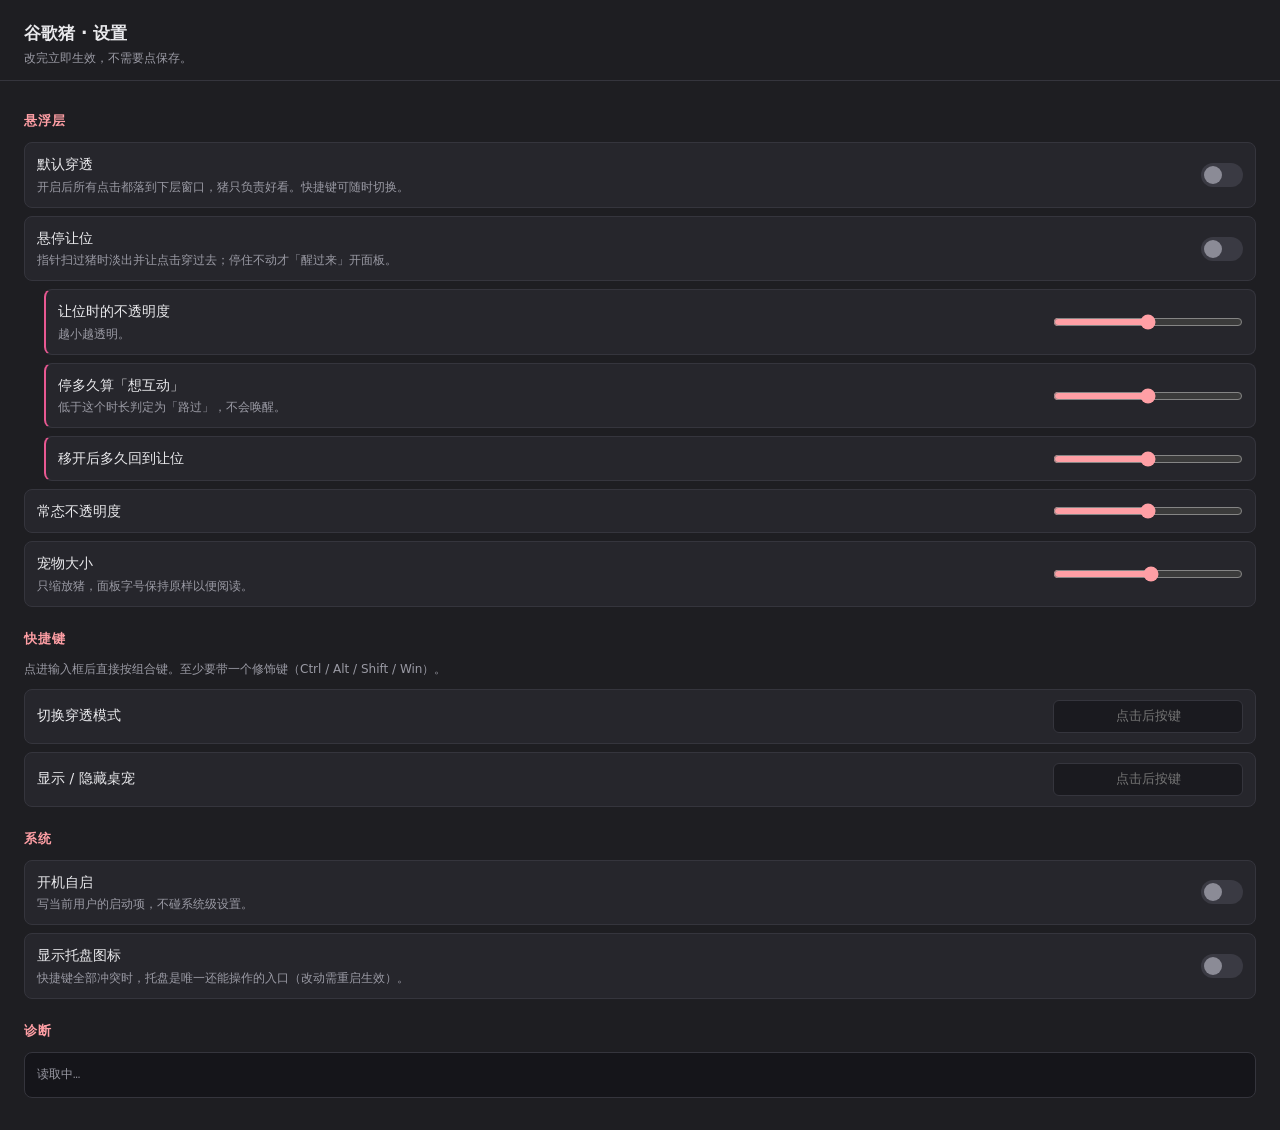
==== app/src/settings.html @ 8ec5262a "feat: 谷歌猪桌宠（Tauri 2）—— 骨架 / 穿透 / 悬停让位 / 设置 / 皮肤 从 CLICGGER-TYPES/dsh-piggy 提取全部功能点后，按决策表 D1–D17 重做： " ====
<!doctype html>
<html lang="zh-CN">
<head>
  <meta charset="utf-8">
  <meta name="viewport" content="width=device-width, initial-scale=1">
  <title>谷歌猪 · 设置</title>
  <link rel="stylesheet" href="settings.css">
</head>
<body>
  <header class="head">
    <h1>谷歌猪 · 设置</h1>
    <p class="sub">改完立即生效，不需要点保存。</p>
  </header>

  <main>
    <!-- ── 悬浮层 ───────────────────────────────────────────── -->
    <section>
      <h2>悬浮层</h2>

      <div class="row">
        <label for="clickThrough">
          <b>默认穿透</b>
          <span>开启后所有点击都落到下层窗口，猪只负责好看。快捷键可随时切换。</span>
        </label>
        <input type="checkbox" id="clickThrough" data-path="overlay.clickThrough">
      </div>

      <div class="row">
        <label for="hoverThrough">
          <b>悬停让位</b>
          <span>指针扫过猪时淡出并让点击穿过去；停住不动才「醒过来」开面板。</span>
        </label>
        <input type="checkbox" id="hoverThrough" data-path="overlay.hoverThrough">
      </div>

      <div class="row indent" id="hoverOpts">
        <label for="hoverThroughAlpha">
          <b>让位时的不透明度</b>
          <span>越小越透明。<output id="hoverThroughAlphaOut"></output></span>
        </label>
        <input type="range" id="hoverThroughAlpha" min="10" max="90" step="5"
               data-path="overlay.hoverThroughAlpha" data-unit="%">
      </div>

      <div class="row indent">
        <label for="hoverWakeDelayMs">
          <b>停多久算「想互动」</b>
          <span>低于这个时长判定为「路过」，不会唤醒。<output id="hoverWakeDelayMsOut"></output></span>
        </label>
        <input type="range" id="hoverWakeDelayMs" min="300" max="2000" step="50"
               data-path="overlay.hoverWakeDelayMs" data-unit="ms">
      </div>

      <div class="row indent">
        <label for="hoverRestoreDelayMs">
          <b>移开后多久回到让位</b>
          <output id="hoverRestoreDelayMsOut"></output>
        </label>
        <input type="range" id="hoverRestoreDelayMs" min="0" max="1500" step="50"
               data-path="overlay.hoverRestoreDelayMs" data-unit="ms">
      </div>

      <div class="row">
        <label for="opacityPercent">
          <b>常态不透明度</b>
          <output id="opacityPercentOut"></output>
        </label>
        <input type="range" id="opacityPercent" min="10" max="100" step="5"
               data-path="overlay.opacityPercent" data-unit="%">
      </div>

      <div class="row">
        <label for="scalePercent">
          <b>宠物大小</b>
          <span>只缩放猪，面板字号保持原样以便阅读。<output id="scalePercentOut"></output></span>
        </label>
        <input type="range" id="scalePercent" min="50" max="300" step="10"
               data-path="overlay.scalePercent" data-unit="%">
      </div>
    </section>

    <!-- ── 快捷键 ───────────────────────────────────────────── -->
    <section>
      <h2>快捷键</h2>
      <p class="hint">点进输入框后直接按组合键。至少要带一个修饰键（Ctrl / Alt / Shift / Win）。</p>

      <div class="row">
        <label for="toggleClickThrough">
          <b>切换穿透模式</b>
          <span id="boundCt" class="bound"></span>
        </label>
        <input type="text" id="toggleClickThrough" class="keycap" readonly
               data-path="shortcuts.toggleClickThrough" placeholder="点击后按键">
      </div>

      <div class="row">
        <label for="toggleVisibility">
          <b>显示 / 隐藏桌宠</b>
          <span id="boundVis" class="bound"></span>
        </label>
        <input type="text" id="toggleVisibility" class="keycap" readonly
               data-path="shortcuts.toggleVisibility" placeholder="点击后按键">
      </div>

      <div id="problems" class="problems" hidden></div>
    </section>

    <!-- ── 系统 ─────────────────────────────────────────────── -->
    <section>
      <h2>系统</h2>

      <div class="row">
        <label for="launchAtLogin">
          <b>开机自启</b>
          <span>写当前用户的启动项，不碰系统级设置。</span>
        </label>
        <input type="checkbox" id="launchAtLogin">
      </div>

      <div class="row">
        <label for="showTrayIcon">
          <b>显示托盘图标</b>
          <span>快捷键全部冲突时，托盘是唯一还能操作的入口（改动需重启生效）。</span>
        </label>
        <input type="checkbox" id="showTrayIcon" data-path="system.showTrayIcon">
      </div>
    </section>

    <!-- ── 诊断 ─────────────────────────────────────────────── -->
    <section>
      <h2>诊断</h2>
      <pre id="diag" class="diag">读取中…</pre>
    </section>
  </main>

  <div id="toast" class="toast" hidden></div>

  <script type="module" src="settings.js"></script>
</body>
</html>
---- app/src/settings.css ----
/* 设置窗口样式。
   与桌宠窗口完全独立：这是普通窗口，有背景色、有滚动，不需要透明。 */

:root {
  --bg: #1e1e22;
  --card: #26262c;
  --line: #35353d;
  --text: #e9e9ec;
  --dim: #9a9aa4;
  --accent: #ff9fa5;
  --accent-dim: #e95892;
  --ok: #7ec8e3;
  --warn: #e8b77a;
  color-scheme: dark;
}

* { margin: 0; padding: 0; box-sizing: border-box; }

body {
  background: var(--bg);
  color: var(--text);
  font: 14px/1.6 "Microsoft YaHei", system-ui, -apple-system, sans-serif;
  padding: 0 0 32px;
  /* 设置窗口是要读文字的，允许选中（桌宠窗口才禁） */
  user-select: text;
}

.head {
  padding: 20px 24px 12px;
  border-bottom: 1px solid var(--line);
  position: sticky;
  top: 0;
  background: var(--bg);
  z-index: 10;
}
.head h1 { font-size: 17px; font-weight: 600; }
.head .sub { color: var(--dim); font-size: 12px; margin-top: 2px; }

main { padding: 8px 24px 0; }

section { margin-top: 22px; }
section h2 {
  font-size: 13px;
  font-weight: 600;
  color: var(--accent);
  letter-spacing: .06em;
  margin-bottom: 10px;
}

.hint { color: var(--dim); font-size: 12px; margin-bottom: 10px; }

.row {
  display: flex;
  align-items: center;
  gap: 16px;
  padding: 10px 12px;
  background: var(--card);
  border: 1px solid var(--line);
  border-radius: 8px;
  margin-bottom: 8px;
}
.row.indent { margin-left: 20px; border-left: 2px solid var(--accent-dim); }
.row.off { opacity: .42; pointer-events: none; }

.row label { flex: 1; min-width: 0; }
.row label b { display: block; font-weight: 500; }
.row label span { display: block; color: var(--dim); font-size: 12px; margin-top: 2px; }

output { color: var(--ok); font-variant-numeric: tabular-nums; }

/* ── 控件 ── */
input[type="range"] {
  flex: 0 0 190px;
  accent-color: var(--accent);
  height: 22px;
}

input[type="checkbox"] {
  flex: 0 0 auto;
  width: 42px;
  height: 24px;
  appearance: none;
  background: #3a3a43;
  border-radius: 999px;
  position: relative;
  cursor: pointer;
  transition: background .15s;
}
input[type="checkbox"]::after {
  content: "";
  position: absolute;
  top: 3px; left: 3px;
  width: 18px; height: 18px;
  border-radius: 50%;
  background: #8b8b96;
  transition: transform .15s, background .15s;
}
input[type="checkbox"]:checked { background: var(--accent-dim); }
input[type="checkbox"]:checked::after { transform: translateX(18px); background: #fff; }

.keycap {
  flex: 0 0 190px;
  background: #1a1a1f;
  border: 1px solid var(--line);
  border-radius: 6px;
  color: var(--text);
  font: 13px/1 ui-monospace, Consolas, monospace;
  padding: 8px 10px;
  text-align: center;
  cursor: pointer;
}
.keycap:focus {
  outline: none;
  border-color: var(--accent);
  box-shadow: 0 0 0 3px rgba(255, 159, 165, .18);
}
.keycap.capturing { border-color: var(--warn); color: var(--warn); }

.bound { color: var(--dim); font-size: 12px; }
.bound b { color: var(--ok); font-weight: 500; }

.problems {
  margin-top: 10px;
  padding: 10px 12px;
  background: rgba(232, 183, 122, .1);
  border: 1px solid rgba(232, 183, 122, .4);
  border-radius: 8px;
  color: var(--warn);
  font-size: 12px;
}
.problems div + div { margin-top: 4px; }

.diag {
  background: #15151a;
  border: 1px solid var(--line);
  border-radius: 8px;
  padding: 12px;
  font: 12px/1.7 ui-monospace, Consolas, monospace;
  color: var(--dim);
  white-space: pre-wrap;
  word-break: break-all;
}

.toast {
  position: fixed;
  left: 50%;
  bottom: 20px;
  transform: translateX(-50%);
  background: #33333c;
  border: 1px solid var(--line);
  color: var(--text);
  padding: 9px 16px;
  border-radius: 8px;
  font-size: 13px;
  box-shadow: 0 6px 20px rgba(0, 0, 0, .4);
  z-index: 100;
}
.toast.err { border-color: var(--accent-dim); color: var(--accent); }
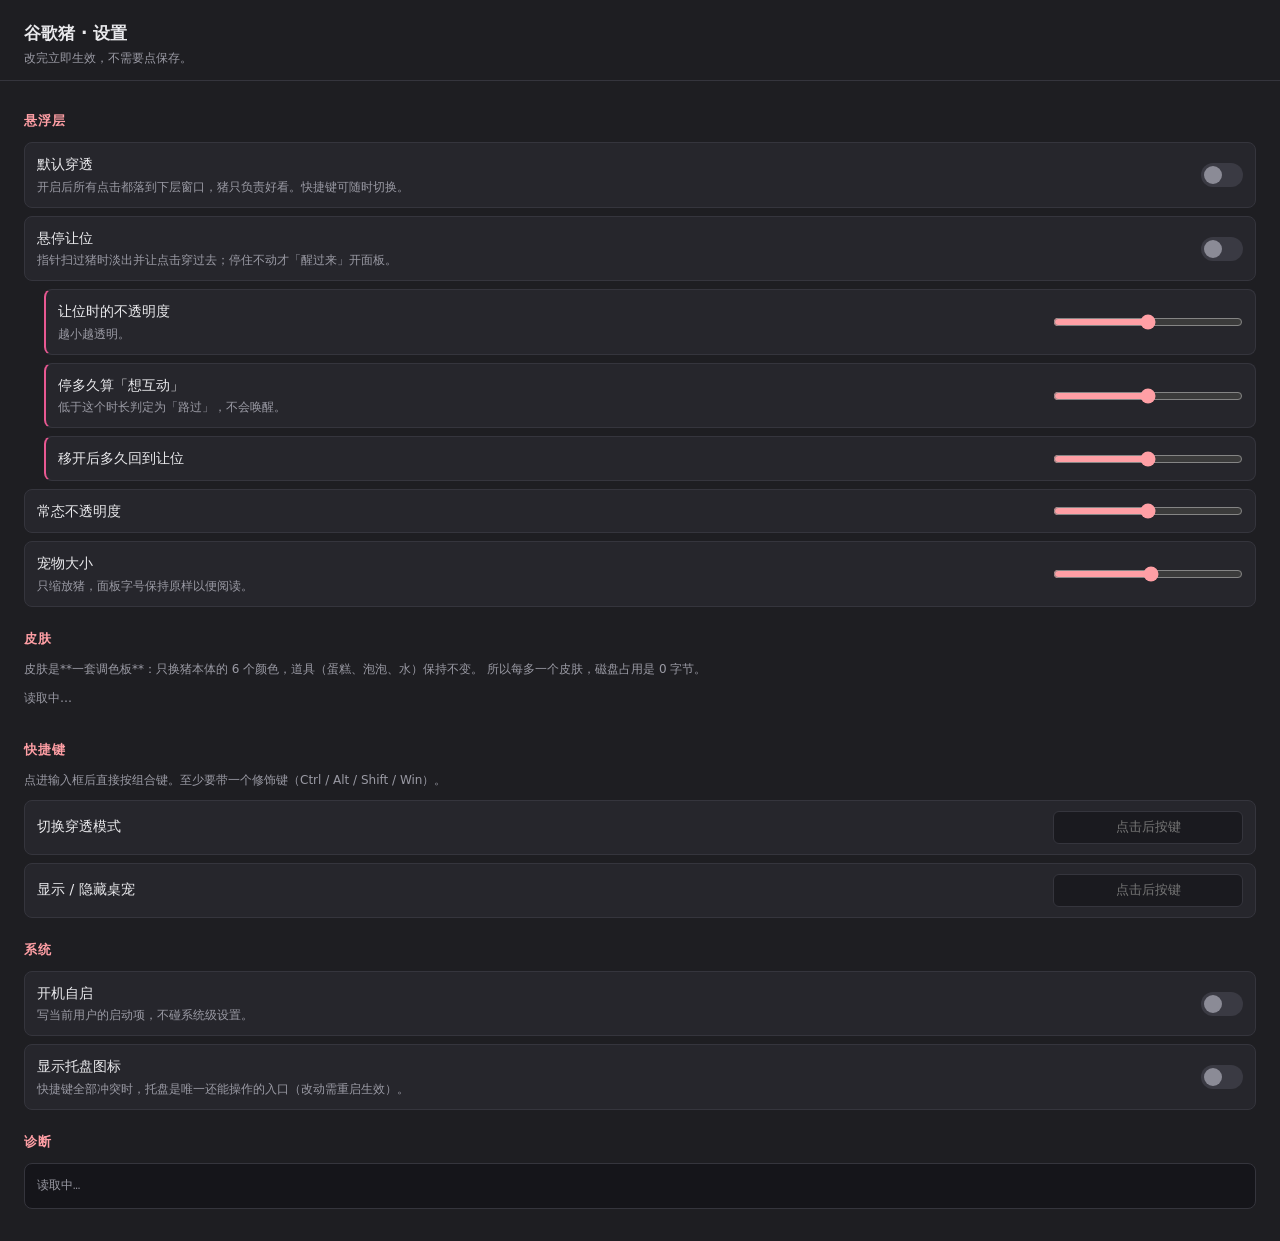
==== commit 17208f58: "feat(P2-1): 皮肤系统落地 —— 皮肤 = 一套调色板，不是一套新图 原方案是「每个皮肤 5–10 张 SVG + ZIP 导入」，它和「轻量化」直接冲突： 美术资源会随皮肤数量线性膨胀，3" ====
--- a/app/src/settings.html
+++ b/app/src/settings.html
@@ -79,6 +79,18 @@
       </div>
     </section>
 
+    <!-- ── 皮肤 ─────────────────────────────────────────────── -->
+    <section>
+      <h2>皮肤</h2>
+      <p class="hint">
+        皮肤是**一套调色板**：只换猪本体的 6 个颜色，道具（蛋糕、泡泡、水）保持不变。
+        所以每多一个皮肤，磁盘占用是 0 字节。
+      </p>
+      <div id="skins" class="skins">
+        <p class="hint">读取中…</p>
+      </div>
+    </section>
+
     <!-- ── 快捷键 ───────────────────────────────────────────── -->
     <section>
       <h2>快捷键</h2>
--- a/app/src/settings.css
+++ b/app/src/settings.css
@@ -119,6 +119,58 @@
 .bound { color: var(--dim); font-size: 12px; }
 .bound b { color: var(--ok); font-weight: 500; }
 
+/* ── 皮肤选择器 ──
+   每个皮肤显示成「4 个真实色块 + 名字」的卡片。
+   色块直接取调色板里真的会画上去的那几个色，所以预览不可能和实际不符，
+   也不需要为每个皮肤多做一张缩略图（那会破坏「每个皮肤 0 字节」）。 */
+.skins {
+  display: grid;
+  grid-template-columns: repeat(auto-fill, minmax(148px, 1fr));
+  gap: 8px;
+}
+
+.skin-card {
+  display: flex;
+  align-items: center;
+  gap: 10px;
+  padding: 10px 12px;
+  background: var(--card);
+  border: 1px solid var(--line);
+  border-radius: 8px;
+  color: var(--text);
+  font: inherit;
+  text-align: left;
+  cursor: pointer;
+  transition: border-color .15s, background .15s;
+}
+.skin-card:hover { border-color: var(--accent-dim); }
+.skin-card.current {
+  border-color: var(--accent);
+  background: rgba(255, 159, 165, .1);
+}
+.skin-card.current::after {
+  content: "✓";
+  color: var(--accent);
+  font-weight: 700;
+  margin-left: auto;
+}
+
+.skin-chips { display: flex; flex: 0 0 auto; }
+.skin-chips i {
+  width: 14px;
+  height: 22px;
+  display: block;
+}
+.skin-chips i:first-child { border-radius: 4px 0 0 4px; }
+.skin-chips i:last-child  { border-radius: 0 4px 4px 0; }
+
+.skin-name {
+  font-size: 13px;
+  white-space: nowrap;
+  overflow: hidden;
+  text-overflow: ellipsis;
+}
+
 .problems {
   margin-top: 10px;
   padding: 10px 12px;
